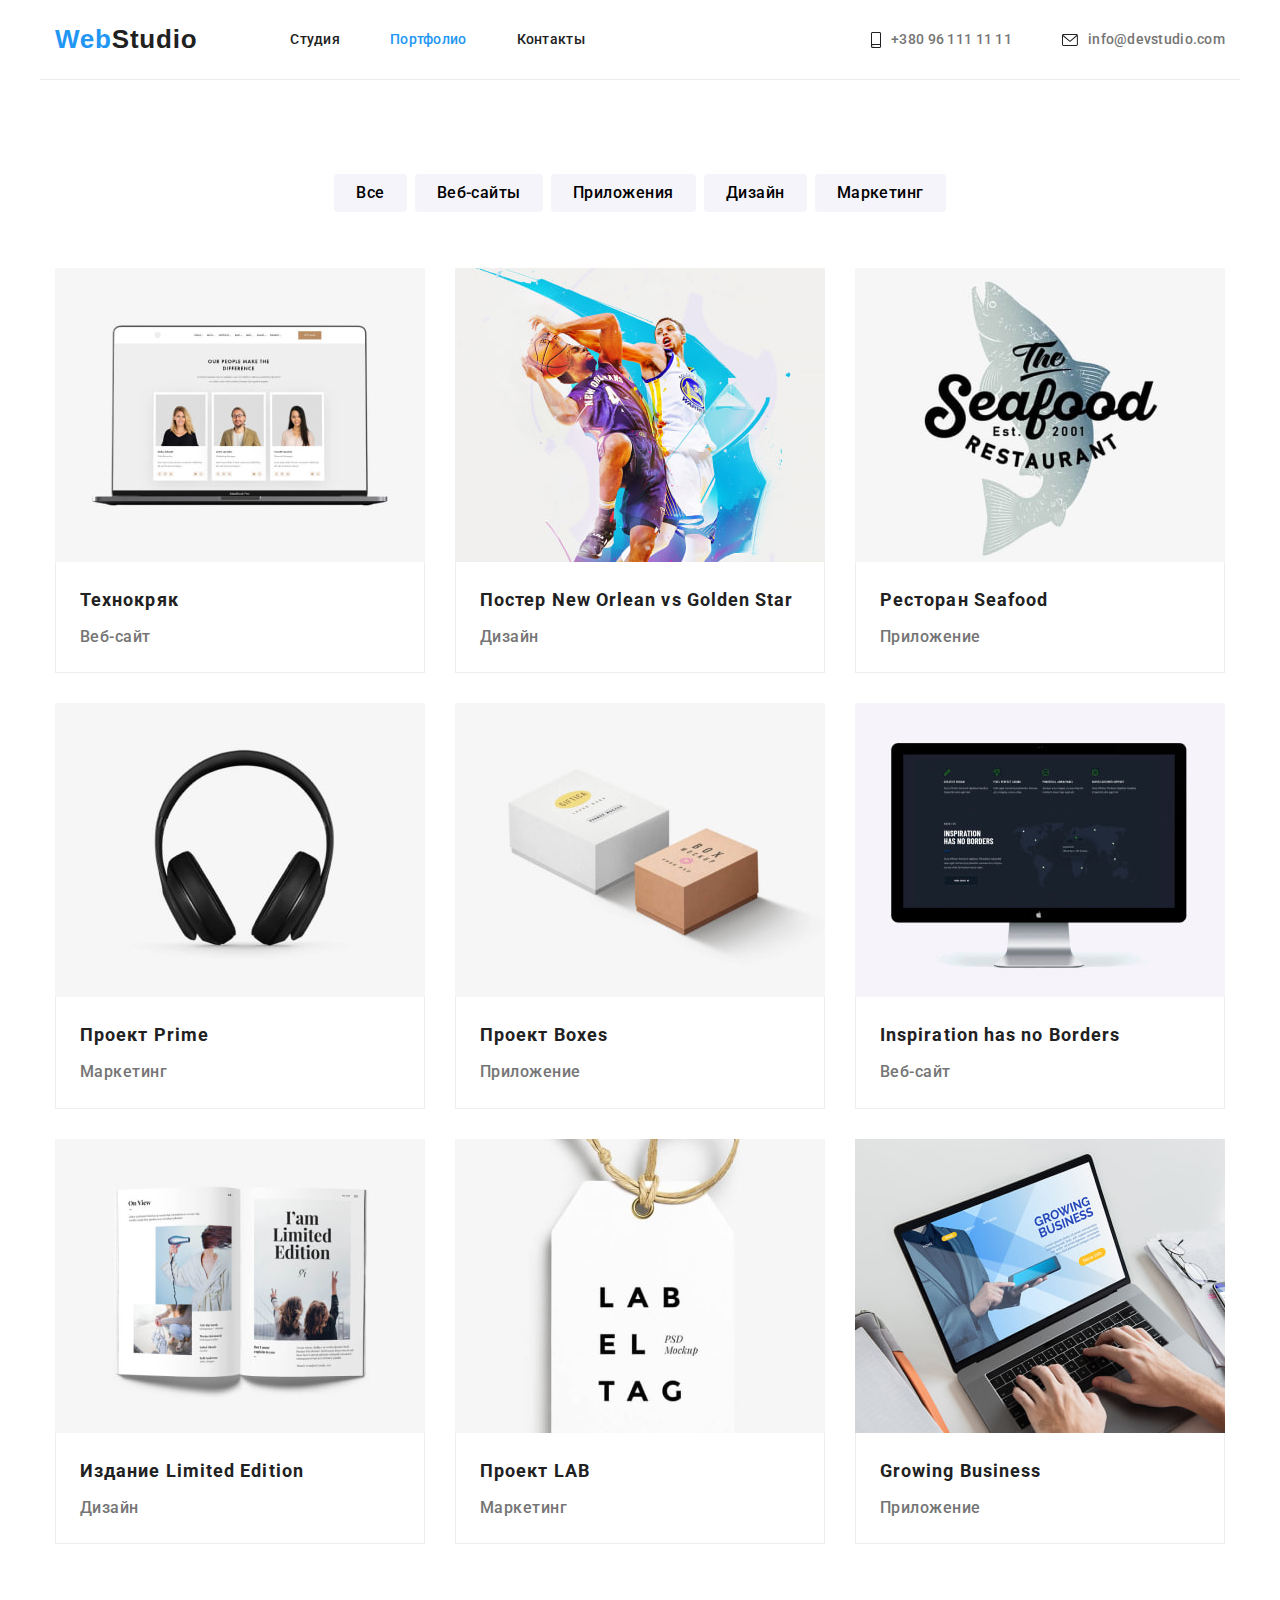
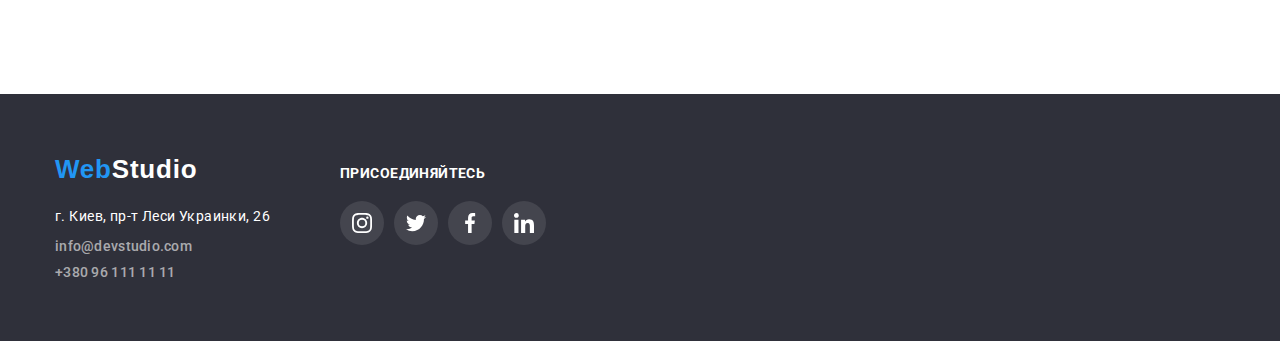
==== portfolio.html @ aa0b72be "Initial commit" ====
<!DOCTYPE html>
<html lang="en">
  <head>
    <link rel="preconnect" href="https://fonts.googleapis.com" />
    <link rel="preconnect" href="https://fonts.gstatic.com" crossorigin />
    <link
      href="https://fonts.googleapis.com/css2?family=Raleway:wght@700&family=Roboto:wght@400;500;700;900&display=swap"
      rel="stylesheet"
    />
    <link
      rel="stylesheet"
      href="https://cdnjs.cloudflare.com/ajax/libs/modern-normalize/1.1.0/modern-normalize.css"
      integrity="sha512-Y0MM+V6ymRKN2zStTqzQ227DWhhp4Mzdo6gnlRnuaNCbc+YN/ZH0sBCLTM4M0oSy9c9VKiCvd4Jk44aCLrNS5Q=="
      crossorigin="anonymous"
      referrerpolicy="no-referrer"
    />
    <link rel="stylesheet" href="./css/styles.css" />
    <title>WebStudio - Студия дизайна/Portfolio</title>
  </head>
  <body>
    <header class="header container header-container">
      <!-- <div class="container header-container"> -->
      <nav class="header navigation">
        <a class="logo link header" href="/"
          >Web<span class="header-logo">Studio</span></a
        >
        <ul class="header navigation cards">
          <li class="header navigation card">
            <a class="link" href="index.html">Студия</a>
          </li>
          <li class="header navigation card">
            <a class="link current" href="portfolio.html">Портфолио</a>
          </li>
          <li class="header navigation card">
            <a class="link" href="">Контакты</a>
          </li>
        </ul>
      </nav>
      <ul class="header contacts cards">
        <li class="header contacts card">
          <a class="link" href="tel:+380961111111">
            <svg class="contact-icon" width="10" height="16">
              <use href="./images/icons.svg#icon-smartphone"></use>
            </svg>
            +380 96 111 11 11</a
          >
        </li>
        <li class="header contacts card">
          <a class="link" href="mailto:info@devstudio.com">
            <svg class="contact-icon" width="16" height="12">
              <use href="./images/icons.svg#icon-envelope"></use>
            </svg>
            info@devstudio.com</a
          >
        </li>
      </ul>
      <!-- </div> -->
    </header>
    <main>
      <section class="works section-works">
        <div class="container">
          <h1 hidden>Примеры работ</h1>
          <ul class="works filters cards">
            <li class="works filters card">
              <button class="btn filter-btn" type="button">Все</button>
            </li>
            <li class="works filters card">
              <button class="btn filter-btn" type="button">Веб-сайты</button>
            </li>
            <li class="works filters card">
              <button class="btn filter-btn" type="button">Приложения</button>
            </li>
            <li class="works filters card">
              <button class="btn filter-btn" type="button">Дизайн</button>
            </li>
            <li class="works filters card">
              <button class="btn filter-btn" type="button">Маркетинг</button>
            </li>
          </ul>
          <ul class="works cards">
            <li class="works card item">
              <a class="link works-card-link" href="">
                <img src="./images/imgtehnocrack.jpg" alt="" width="370" />
                <div class="card-border">
                  <h2 class="tile-title">Технокряк</h2>
                  <p class="works card text">Веб-сайт</p>
                </div></a
              >
            </li>
            <li class="works card item">
              <a class="link works-card-link" href="">
                <img src="./images/imgbasketposter.jpg" alt="" width="370" />
                <div class="card-border">
                  <h2 class="tile-title">Постер New Orlean vs Golden Star</h2>
                  <p class="works card text">Дизайн</p>
                </div></a
              >
            </li>
            <li class="works card item">
              <a class="link works-card-link" href="">
                <img src="./images/imgseafoodrest.jpg" alt="" width="370" />
                <div class="card-border">
                  <h2 class="tile-title">Ресторан Seafood</h2>
                  <p class="works card text">Приложение</p>
                </div></a
              >
            </li>
            <li class="works card item">
              <a class="link works-card-link" rhef="">
                <img src="./images/imgheadphones.jpg" alt="" width="370" />
                <div class="card-border">
                  <h2 class="tile-title">Проект Prime</h2>
                  <p class="works card text">Маркетинг</p>
                </div></a
              >
            </li>
            <li class="works card item">
              <a class="link works-card-link" href="">
                <img src="./images/imgboxes.jpg" alt="" width="370" />
                <div class="card-border">
                  <h2 class="tile-title">Проект Boxes</h2>
                  <p class="works card text">Приложение</p>
                </div></a
              >
            </li>
            <li class="works card item">
              <a class="link works-card-link" href="">
                <img src="./images/imgdisplay.jpg" alt="" width="370" />
                <div class="card-border">
                  <h2 class="tile-title">Inspiration has no Borders</h2>
                  <p class="works card text">Веб-сайт</p>
                </div></a
              >
            </li>
            <li class="works card item">
              <a class="link works-card-link" href="">
                <img src="./images/imgbook.jpg" alt="" width="370" />
                <div class="card-border">
                  <h2 class="tile-title">Издание Limited Edition</h2>
                  <p class="works card text">Дизайн</p>
                </div></a
              >
            </li>
            <li class="works card item">
              <a class="link works-card-link" href="">
                <img src="./images/imglabel.jpg" alt="" width="370" />
                <div class="card-border">
                  <h2 class="tile-title">Проект LAB</h2>
                  <p class="works card text">Маркетинг</p>
                </div></a
              >
            </li>
            <li class="works card item">
              <a class="link works-card-link" href="">
                <img src="./images/imgnotebook.jpg" alt="" width="370" />
                <div class="card-border">
                  <h2 class="tile-title">Growing Business</h2>
                  <p class="works card text">Приложение</p>
                </div></a
              >
            </li>
          </ul>
        </div>
      </section>
    </main>
    <footer class="bttm">
      <div class="container footer-container">
        <div class="footer-container-adress">
          <a class="logo link footer" href="/"
            >Web<span class="footer-logo">Studio</span></a
          >
          <address class="footer-adress">
            г. Киев, пр-т Леси Украинки, 26
          </address>
          <ul class="footer contacts cards">
            <li class="footer contacts card">
              <a class="link" href="mailto:info@devstudio.com"
                >info@devstudio.com</a
              >
            </li>
            <li class="footer contacts card">
              <a class="link" href="tel:+380961111111">+380 96 111 11 11</a>
            </li>
          </ul>
        </div>
        <div class="footer-container-socials">
          <h3 class="footer-social-title">присоединяйтесь</h3>
          <ul class="footer socials list">
            <li class="footer-socials-item">
              <a
                class="footer-socials-link link"
                href=""
                target="_blank"
                rel="noopener noreferrer"
                aria-label="иконка Instagram"
              >
                <svg class="footer-socials-icon" width="20" height="20">
                  <use href="./images/icons.svg#icon-instagram"></use>
                </svg>
              </a>
            </li>
            <li class="footer-socials-item">
              <a
                class="footer-socials-link link"
                href=""
                target="_blank"
                rel="noopener noreferrer"
                aria-label="иконка Twitter"
              >
                <svg class="footer-socials-icon" width="20" height="20">
                  <use href="./images/icons.svg#icon-twitter"></use>
                </svg>
              </a>
            </li>
            <li class="footer-socials-item">
              <a
                class="footer-socials-link link"
                href=""
                target="_blank"
                rel="noopener noreferrer"
                aria-label="иконка Facebook"
              >
                <svg class="footer-socials-icon" width="20" height="20">
                  <use href="./images/icons.svg#icon-facebook"></use>
                </svg>
              </a>
            </li>
            <li class="footer-socials-item">
              <a
                class="footer-socials-link link"
                href=""
                target="_blank"
                rel="noopener noreferrer"
                aria-label="иконка Linkedin"
              >
                <svg class="footer-socials-icon" width="20" height="20">
                  <use href="./images/icons.svg#icon-linkedin"></use>
                </svg>
              </a>
            </li>
          </ul>
        </div>
      </div>
    </footer>
  </body>
</html>
---- css/styles.css ----
:root {
  --text-color: #212121;
  --active-color: #2196f3;
  --button-background: #f5f4fa;
  --button-txt: #fff;
  --dark-background: #2f303a;
  --ordinary-text: #757575;
  --works-border: #eeeeee;
  --header-border: #ececec;
}

/* border-box all over this hw*/
*,
*::before,
*::after {
  box-sizing: border-box;
}

body {
  color: var(--text-color);
  font-family: "Roboto", sans-serif;
}

/* title, text, background and other */
.we-do.title,
.team.title {
  font-weight: 700;
  font-size: 36px;
  line-height: 1.2;
  text-align: center;
  letter-spacing: 0.03em;
}
.team.card.title {
  font-weight: 500;
  font-size: 16px;
  line-height: 1.2;
  text-align: center;
  letter-spacing: 0.03em;
}
.team.card.text {
  /* display: inline-block;
  min-width:270px; */
  font-size: 16px;
  line-height: 1.2;
  text-align: center;
  letter-spacing: 0.03em;
  text-transform: none;
  color: var(--ordinary-text);
  margin-bottom: 16px;
}
.hero-title {
  font-weight: 900;
  font-size: 44px;
  line-height: 1.4;
  text-align: center;
  letter-spacing: 0.06em;
  text-transform: uppercase;
}
.strength.card.text {
  font-size: 14px;
  line-height: 1.7;
  letter-spacing: 0.03em;
  color: var(--ordinary-text);
}

.tile-title {
  font-weight: 700;
  font-size: 18px;
  line-height: 2;
  letter-spacing: 0.06em;
  color: var(--text-color);
}
.works.card.text {
  font-size: 16px;
  line-height: 1.9;
  letter-spacing: 0.03em;
  color: var(--ordinary-text);
}

.card {
  list-style-type: none;
}
.bttm {
  background-color: var(--dark-background);
}
.bttm,
.hero {
  /* background-color: var(--dark-background); */
  color: var(--button-txt);
}
.hero {
  margin-left:auto;
  margin-right: auto;
  max-width: 1600px;
  height: 600px;
  background-image: 
  linear-gradient(to right,rgba(47, 48, 58, 0.4),rgba(47, 48, 58, 0.4)),
  url(../images/Imghero-2.jpg);
  background-repeat: no-repeat;
  background-position: center;
}
.strength.card.title {
  font-weight: 700;
  font-size: 14px;
  line-height: 1.2;
  letter-spacing: 0.03em;
}

.hero-title,
.strength.card.title {
  text-transform: uppercase;
}

/*all that connected to links*/
.header.contacts.card > .link {
  color: var(--ordinary-text);
}
.footer.contacts.card > .link:hover,
.footer.contacts.card > .link:focus,
.header.contacts.card > .link:hover,
.header.contacts.card > .link:focus,
.link:hover,
.link:focus,
.link.current {
  color: var(--active-color);
  --color1: var(--active-color);
}
.footer.contacts.card > .link {
  color: rgba(255, 255, 255, 0.6);
}
.link {
  display: flex;
  align-items: center;
  color: var(--text-color);
  text-decoration: none;
  font-weight: 500;
  font-size: 14px;
  line-height: 1.2;
  letter-spacing: 0.02em;
}
.logo-link {
  text-decoration: none;
}

/* all about logo*/
.logo,
.header-logo,
.footer-logo {
  font-family: "Ralway", sans-serif;
  font-weight: 700;
  font-size: 26px;
  line-height: 1.2;
  letter-spacing: 0.03em;
}
.logo {
  color: var(--active-color);
}
.header-logo {
  color: var(--text-color);
}
.footer-logo {
  color: var(--button-txt);
}

/* all about header and footer */
.header .card.footer .card {
  font-weight: 500;
  font-size: 14px;
  line-height: 1.2;
  letter-spacing: 0.02em;
}
.footer .card {
  font-size: 14px;
  line-height: 1.7;
  letter-spacing: 0.03em;
}
.footer-adress {
  font-style: normal;
  font-size: 14px;
  line-height: 1.7;
  letter-spacing: 0.03em;
  color: var(--button-txt);
}

/* all about buttons */
.btn,
.hero-btn {
  font-family: inherit;
  font-weight: 500;
  font-size: 16px;
  line-height: 1.6;
  text-align: center;
  letter-spacing: 0.03em;
  background-color: var(--button-background);
  border: 0px;
  border-radius: 4px;
  cursor: pointer;
}
.btn:hover,
.btn:focus,
.hero-btn {
  background-color: var(--active-color);
  color: var(--button-txt);
}
.btn:hover,
.btn:focus {
  box-shadow: 0px 3px 1px rgba(0, 0, 0, 0.1), 0px 1px 2px rgba(0, 0, 0, 0.08),
    0px 2px 2px rgba(0, 0, 0, 0.12);
}
.hero-btn {
  font-family: inherit;
  font-weight: 700;
  font-size: 16px;
  line-height: 1.9;
  text-align: center;
  letter-spacing: 0.06em;
  color: var(--button-txt);
}

/* для домашнего задания номер 3*/
/* styles for index.html */
h1,
h2,
h3,
h4,
h5,
h6,
p {
  margin: 0;
}

ul {
  list-style: none;
  padding: 0;
  margin: 0;
}

img {
  display: block;
}
.container {
  /* outline: solid tomato; */
  width: 1200px;
  padding-left: 15px;
  padding-right: 15px;
  margin: 0 auto;
}
.header-container {
  display: flex;
  align-items: center;
  border-bottom: 1px solid var(--header-border);
}
.header.navigation {
  display: flex;
  align-items: center;
}
.logo.link.header {
  padding-top: 24px;
  padding-bottom: 24px;
  margin-right: 93px;
}

.header.navigation.card {
  margin-right: 50px;
}
.header.navigation.card:last-child {
  margin-right: 0px;
}
.header.contacts.cards {
  display: flex;
  margin-left: auto;
}
.header.contacts.card {
  margin-right: 50px;
}
.header.contacts.card:last-child {
  margin-right: 0;
}
.hero {
  padding-top: 200px;
  padding-bottom: 200px;
}

.hero-title {
  width: 696px;
  margin-bottom: 40px;
  margin-left: auto;
  margin-right: auto;
}
.hero-btn {
  display: block;
  padding: 10px 32px;
  margin-left: auto;
  margin-right: auto;
}
.strength-section {
  padding-top: 94px;
  padding-bottom: 94px;
}
.strength.cards {
  display: flex;
}
.strength.card {
  width: 270px;
  margin-right: 30px;
}
.strength.card:last-child {
  margin-right: 0;
}
.strength.card.title {
  display: block;
  margin-bottom: 10px;
}
.we-do.title {
  display: block;
  margin-bottom: 50px;
}
.we-do.cards {
  display: flex;
}
.we-do.card {
  margin-right: 30px;
}
.we-do.card:last-child {
  margin-right: 0;
}
.we-do-section {
  padding-bottom: 94px;
}
.team-section {
  background-color: #f5f4fa;
  padding-top: 94px;
  padding-bottom: 94px;
}
.team.title {
  margin-bottom: 50px;
}
.team.cards {
  display: flex;
}
.team.card.item {
  background-color: var(--button-txt);
  margin-right: 30px;
  box-shadow: 0px 1px 3px rgba(0, 0, 0, 0.12), 0px 1px 1px rgba(0, 0, 0, 0.14),
    0px 2px 1px rgba(0, 0, 0, 0.2);
  border-radius: 0px 0px 4px 4px;
}
.team.card:last-child {
  margin-right: 0;
}
.team-card-content {
  padding-top: 30px;
  padding-bottom: 30px;
}
/* .team.card.img {
  margin-bottom: 30px;
} */
.team.card.title {
  margin-bottom: 10px;
}
/* .team.card.text {
  margin-bottom: 30px;
} */
.bttm {
  padding-top: 60px;
  padding-bottom: 60px;
}
.logo.link.footer {
  display: block;
  margin-bottom: 20px;
}
.footer-adress {
  margin-bottom: 9px;
}
.footer.contacts.card {
  display: block;
  margin-bottom: 9px;
}

.footer.contacts.card:last-child {
  margin-bottom: 0;
}

/* styles for portfolio.html */
.section-works {
  padding-top: 94px;
  padding-bottom: 94px;
}
.works.filters.cards {
  display: flex;
  justify-content: center;
  align-items: center;
}
.works.filters.card {
  margin-right: 8px;
}
.works.filters.card:last-child {
  margin-right: 0;
}
.filter-btn {
  padding-top: 6px;
  padding-right: 22px;
  padding-bottom: 6px;
  padding-left: 22px;
}

.works.cards {
  display: flex;
  flex-wrap: wrap;
  justify-content: center;
  padding-bottom: 56px;
}
.card-border {
  padding-left: 24px;
  padding-right: 24px;
  padding-top: 20px;
  padding-bottom: 20px;
  border-right: 1px solid var(--works-border);
  border-left: 1px solid var(--works-border);
  border-bottom: 1px solid var(--works-border);
}
.works.card.item {
  margin-right: 30px;
  margin-bottom: 30px;
}
.works.card.item:nth-child(3n) {
  margin-right: 0;
}
.works.card.item:nth-last-child(-n + 3) {
  margin-bottom: 0;
}
.tile-title {
  margin-bottom: 4px;
}

/* Home work 4*/
.contacts.card {
  display: flex;
  align-items: center;
  justify-content: center;
}
/* .studio-contacts-link:hover{
  color:var(--active-color);
} */
.contact-icon {
  display: inline-block;
  fill: var(--ordinary-text);
  margin-right: 10px;
}
.socials.list {
  display: flex;
  justify-content: center;
  align-items: center;
}
.socials-item:not(:last-child) {
  margin-right: 10px;
}
.socials-link {
  display: flex;
  align-items: center;
  justify-content: center;

  width: 44px;
  height: 44px;

  background-color: var(--button-txt);
  fill: var(--ordinary-text);

  border-radius: 50%;
}
/* .social-icon{
  fill: var(--ordinary-text);
} */
.socials-link:hover,
.socials-link:focus {
  background-color: var(--active-color);
}
.socials-link:hover .socials-icon,
.socials-link:focus .socials-icon {
  fill: var(--button-txt);
}
.clients.title {
  margin-bottom: 50px;
  font-weight: 700;
  font-size: 36px;
  line-height: 1.2;
  text-align: center;
  letter-spacing: 0.03em;
}

.clients.list {
  display: flex;
  /*   align-items: center;
  justify-content: center; */
}
.clients-link {
  display: flex;
  align-items: center;
  justify-content: center;

  width: 170px;
  height: 92px;

  border: 1px solid var(--ordinary-text);
  border-radius: 4px;
}

.clients-link:hover {
  border-color: var(--active-color);
}

.clients-icon {
  fill: var(--ordinary-text);
}

.clients-link:hover .clients-icon,
.clients-link:focus .clients-icon {
  fill: var(--active-color);
}

.clients-section {
  padding-top: 94px;
  padding-bottom: 94px;
}
.clients-item:not(:last-child) {
  margin-right: 30px;
}
.strength-div-block {
  display: flex;
  /* width: 270px; */
  height: 120px;
  margin-bottom:30px;
  align-items: center;
  justify-content: center;
  border-radius: 4px;
  background: var(--button-background);
}
/* .strength-div-block:not(:last-child) {
  margin-right: 30px;
} */
/* .strength-div-block:not(:last-child) {
  margin-bottom: 30px;
} */
.footer-container {
  display: flex;
  align-items: baseline;
}
.footer-container-adress {
  margin-right: 70px;
}
.footer-social-title {
  /* display: block; */
  /*   font-family: "Roboto", sans-serif;
  font-style: normal; */
  /* padding-top: 12px; */
  margin-bottom: 20px;
  font-weight: 700;
  font-size: 14px;
  line-height: 16px;
  letter-spacing: 0.03em;
  text-transform: uppercase;
}
.footer.socials.list {
  display: flex;
  justify-content: center;
  align-items: center;
}
.footer-socials-item:not(:last-child) {
  margin-right: 10px;
}
.footer-socials-link {
  display: flex;
  align-items: center;
  justify-content: center;

  width: 44px;
  height: 44px;

  background-color: rgba(255, 255, 255, 0.1);
  fill: var(--dark-background);

  border-radius: 50%;
}
.footer-socials-icon {
  fill: var(--button-txt);
}
.footer-socials-link:hover,
.footer-socials-link:focus {
  background-color: var(--active-color);
}
.footer-socials-link:hover .footer-socials-icon,
.footer-socials-link:focus .footer-socials-icon {
  fill: var(--button-txt);
}

.link.works-card-link{
  display: block;
}
.link.works-card-link:hover,
.link.works-card-link:focus {
  box-shadow: 0px 1px 1px rgba(0, 0, 0, 0.12), 0px 4px 4px rgba(0, 0, 0, 0.06),
    1px 4px 6px rgba(0, 0, 0, 0.16);
}
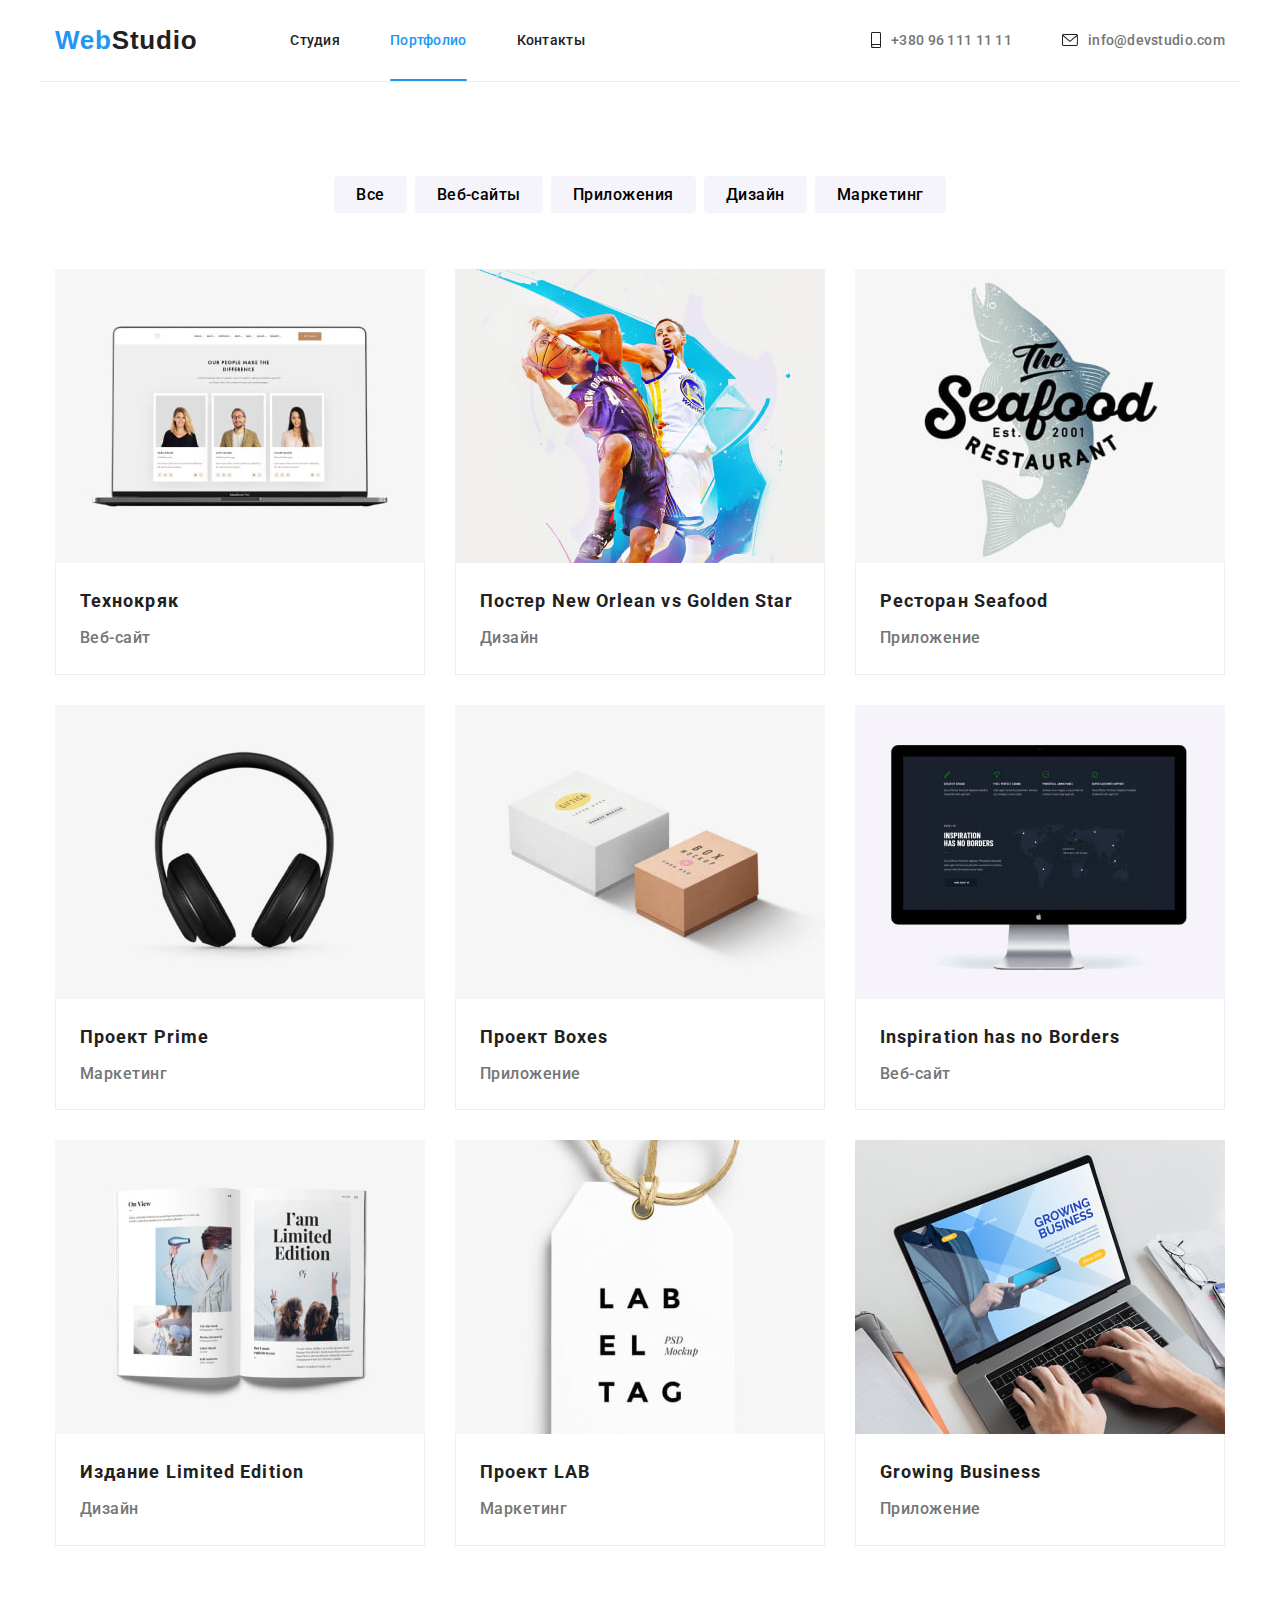
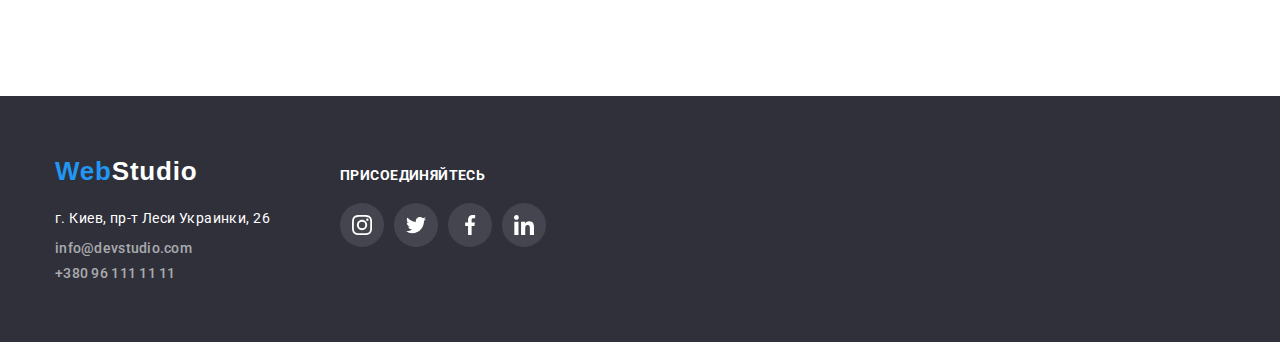
==== commit 961d9a30: "major change" ====
--- a/portfolio.html
+++ b/portfolio.html
@@ -26,19 +26,19 @@
         >
         <ul class="header navigation cards">
           <li class="header navigation card">
-            <a class="link" href="index.html">Студия</a>
+            <a class="nav-link link" href="index.html">Студия</a>
           </li>
           <li class="header navigation card">
-            <a class="link current" href="portfolio.html">Портфолио</a>
+            <a class="nav-link link current" href="portfolio.html">Портфолио</a>
           </li>
           <li class="header navigation card">
-            <a class="link" href="">Контакты</a>
+            <a class="nav-link link" href="">Контакты</a>
           </li>
         </ul>
       </nav>
       <ul class="header contacts cards">
         <li class="header contacts card">
-          <a class="link" href="tel:+380961111111">
+          <a class="contact-link link" href="tel:+380961111111">
             <svg class="contact-icon" width="10" height="16">
               <use href="./images/icons.svg#icon-smartphone"></use>
             </svg>
@@ -46,7 +46,7 @@
           >
         </li>
         <li class="header contacts card">
-          <a class="link" href="mailto:info@devstudio.com">
+          <a class="contact-link link" href="mailto:info@devstudio.com">
             <svg class="contact-icon" width="16" height="12">
               <use href="./images/icons.svg#icon-envelope"></use>
             </svg>
@@ -80,7 +80,12 @@
           <ul class="works cards">
             <li class="works card item">
               <a class="link works-card-link" href="">
-                <img src="./images/imgtehnocrack.jpg" alt="" width="370" />
+                <div class="work-card-thumb">
+                  <img class="works-card-image" src="./images/imgtehnocrack.jpg" alt="" width="370" />
+                  <div class="work-card-overlay">
+                  <p class="word-card-overlay-text">Ресурс предлагает комплексные предложения с разным уровнем функционала и сервисов. Все это позволит посетителю получить исчерпывающие сведения о компании или частном лице.</p>
+                  </div>
+                </div>
                 <div class="card-border">
                   <h2 class="tile-title">Технокряк</h2>
                   <p class="works card text">Веб-сайт</p>
@@ -89,7 +94,12 @@
             </li>
             <li class="works card item">
               <a class="link works-card-link" href="">
-                <img src="./images/imgbasketposter.jpg" alt="" width="370" />
+                <div class="work-card-thumb">
+                <img class="works-card-image" src="./images/imgbasketposter.jpg" alt="" width="370" />
+                <div class="work-card-overlay">
+                  <p class="word-card-overlay-text">Ресурс предлагает комплексные предложения с разным уровнем функционала и сервисов. Все это позволит посетителю получить исчерпывающие сведения о компании или частном лице.</p>
+                  </div>
+                </div>
                 <div class="card-border">
                   <h2 class="tile-title">Постер New Orlean vs Golden Star</h2>
                   <p class="works card text">Дизайн</p>
@@ -98,7 +108,12 @@
             </li>
             <li class="works card item">
               <a class="link works-card-link" href="">
-                <img src="./images/imgseafoodrest.jpg" alt="" width="370" />
+                <div class="work-card-thumb">
+                <img class="works-card-image" src="./images/imgseafoodrest.jpg" alt="" width="370" />
+                <div class="work-card-overlay">
+                  <p class="word-card-overlay-text">Ресурс предлагает комплексные предложения с разным уровнем функционала и сервисов. Все это позволит посетителю получить исчерпывающие сведения о компании или частном лице.</p>
+                  </div>
+                </div>
                 <div class="card-border">
                   <h2 class="tile-title">Ресторан Seafood</h2>
                   <p class="works card text">Приложение</p>
@@ -107,7 +122,12 @@
             </li>
             <li class="works card item">
               <a class="link works-card-link" rhef="">
-                <img src="./images/imgheadphones.jpg" alt="" width="370" />
+                <div class="work-card-thumb">
+                <img class="works-card-image" src="./images/imgheadphones.jpg" alt="" width="370" />
+                <div class="work-card-overlay">
+                  <p class="word-card-overlay-text">Ресурс предлагает комплексные предложения с разным уровнем функционала и сервисов. Все это позволит посетителю получить исчерпывающие сведения о компании или частном лице.</p>
+                  </div>
+                </div>
                 <div class="card-border">
                   <h2 class="tile-title">Проект Prime</h2>
                   <p class="works card text">Маркетинг</p>
@@ -116,7 +136,12 @@
             </li>
             <li class="works card item">
               <a class="link works-card-link" href="">
-                <img src="./images/imgboxes.jpg" alt="" width="370" />
+                <div class="work-card-thumb">
+                <img class="works-card-image" src="./images/imgboxes.jpg" alt="" width="370" />
+                <div class="work-card-overlay">
+                  <p class="word-card-overlay-text">Ресурс предлагает комплексные предложения с разным уровнем функционала и сервисов. Все это позволит посетителю получить исчерпывающие сведения о компании или частном лице.</p>
+                  </div>
+                </div>
                 <div class="card-border">
                   <h2 class="tile-title">Проект Boxes</h2>
                   <p class="works card text">Приложение</p>
@@ -125,7 +150,12 @@
             </li>
             <li class="works card item">
               <a class="link works-card-link" href="">
-                <img src="./images/imgdisplay.jpg" alt="" width="370" />
+                <div class="work-card-thumb">
+                <img class="works-card-image" src="./images/imgdisplay.jpg" alt="" width="370" />
+                <div class="work-card-overlay">
+                  <p class="word-card-overlay-text">Ресурс предлагает комплексные предложения с разным уровнем функционала и сервисов. Все это позволит посетителю получить исчерпывающие сведения о компании или частном лице.</p>
+                  </div>
+                </div>
                 <div class="card-border">
                   <h2 class="tile-title">Inspiration has no Borders</h2>
                   <p class="works card text">Веб-сайт</p>
@@ -134,7 +164,12 @@
             </li>
             <li class="works card item">
               <a class="link works-card-link" href="">
-                <img src="./images/imgbook.jpg" alt="" width="370" />
+                <div class="work-card-thumb">
+                <img class="works-card-image" src="./images/imgbook.jpg" alt="" width="370" />
+                <div class="work-card-overlay">
+                  <p class="word-card-overlay-text">Ресурс предлагает комплексные предложения с разным уровнем функционала и сервисов. Все это позволит посетителю получить исчерпывающие сведения о компании или частном лице.</p>
+                  </div>
+                </div>
                 <div class="card-border">
                   <h2 class="tile-title">Издание Limited Edition</h2>
                   <p class="works card text">Дизайн</p>
@@ -143,7 +178,12 @@
             </li>
             <li class="works card item">
               <a class="link works-card-link" href="">
-                <img src="./images/imglabel.jpg" alt="" width="370" />
+                <div class="work-card-thumb">
+                <img class="works-card-image" src="./images/imglabel.jpg" alt="" width="370" />
+                <div class="work-card-overlay">
+                  <p class="word-card-overlay-text">Ресурс предлагает комплексные предложения с разным уровнем функционала и сервисов. Все это позволит посетителю получить исчерпывающие сведения о компании или частном лице.</p>
+                  </div>
+                </div>
                 <div class="card-border">
                   <h2 class="tile-title">Проект LAB</h2>
                   <p class="works card text">Маркетинг</p>
@@ -152,7 +192,12 @@
             </li>
             <li class="works card item">
               <a class="link works-card-link" href="">
-                <img src="./images/imgnotebook.jpg" alt="" width="370" />
+                <div class="work-card-thumb">
+                <img class="works-card-image" src="./images/imgnotebook.jpg" alt="" width="370" />
+                <div class="work-card-overlay">
+                  <p class="word-card-overlay-text">Ресурс предлагает комплексные предложения с разным уровнем функционала и сервисов. Все это позволит посетителю получить исчерпывающие сведения о компании или частном лице.</p>
+                  </div>
+                </div>
                 <div class="card-border">
                   <h2 class="tile-title">Growing Business</h2>
                   <p class="works card text">Приложение</p>
--- a/css/styles.css
+++ b/css/styles.css
@@ -37,9 +37,7 @@
   text-align: center;
   letter-spacing: 0.03em;
 }
-.team.card.text {
-  /* display: inline-block;
-  min-width:270px; */
+.team.card.text{
   font-size: 16px;
   line-height: 1.2;
   text-align: center;
@@ -129,7 +127,7 @@
   color: rgba(255, 255, 255, 0.6);
 }
 .link {
-  display: flex;
+  display: block;
   align-items: center;
   color: var(--text-color);
   text-decoration: none;
@@ -261,6 +259,11 @@
 }
 
 .header.navigation.card {
+  /*hw5*/ 
+  display: block;
+/*   padding-top: 32px;
+  padding-bottom:32px; */
+  /*hw5*/
   margin-right: 50px;
 }
 .header.navigation.card:last-child {
@@ -352,15 +355,9 @@
   padding-top: 30px;
   padding-bottom: 30px;
 }
-/* .team.card.img {
-  margin-bottom: 30px;
-} */
 .team.card.title {
   margin-bottom: 10px;
 }
-/* .team.card.text {
-  margin-bottom: 30px;
-} */
 .bttm {
   padding-top: 60px;
   padding-bottom: 60px;
@@ -439,9 +436,7 @@
   align-items: center;
   justify-content: center;
 }
-/* .studio-contacts-link:hover{
-  color:var(--active-color);
-} */
+
 .contact-icon {
   display: inline-block;
   fill: var(--ordinary-text);
@@ -468,9 +463,6 @@
 
   border-radius: 50%;
 }
-/* .social-icon{
-  fill: var(--ordinary-text);
-} */
 .socials-link:hover,
 .socials-link:focus {
   background-color: var(--active-color);
@@ -490,8 +482,6 @@
 
 .clients.list {
   display: flex;
-  /*   align-items: center;
-  justify-content: center; */
 }
 .clients-link {
   display: flex;
@@ -527,7 +517,6 @@
 }
 .strength-div-block {
   display: flex;
-  /* width: 270px; */
   height: 120px;
   margin-bottom:30px;
   align-items: center;
@@ -535,12 +524,7 @@
   border-radius: 4px;
   background: var(--button-background);
 }
-/* .strength-div-block:not(:last-child) {
-  margin-right: 30px;
-} */
-/* .strength-div-block:not(:last-child) {
-  margin-bottom: 30px;
-} */
+
 .footer-container {
   display: flex;
   align-items: baseline;
@@ -549,10 +533,7 @@
   margin-right: 70px;
 }
 .footer-social-title {
-  /* display: block; */
-  /*   font-family: "Roboto", sans-serif;
-  font-style: normal; */
-  /* padding-top: 12px; */
+
   margin-bottom: 20px;
   font-weight: 700;
   font-size: 14px;
@@ -601,3 +582,127 @@
   box-shadow: 0px 1px 1px rgba(0, 0, 0, 0.12), 0px 4px 4px rgba(0, 0, 0, 0.06),
     1px 4px 6px rgba(0, 0, 0, 0.16);
 }
+/* домашнее задание 5*/
+.nav-link{
+  padding-top:32px;
+  padding-bottom:32px;
+}
+
+.header.navigation.card > .link.current{
+  position: relative;
+}
+.header.navigation.card > .link.current::after{
+  position:absolute;
+  bottom:0;
+  left:0;
+
+  content: '';
+  display:block;
+  width:100%;
+  height:2px;
+  background-color:var(--active-color);
+  border-radius:2px;
+}
+.contact-link{
+  display: flex;
+  align-items: center;
+  justify-content: center;
+}
+
+.we-do .card{
+  position: relative;
+}
+
+.we-do.card::before{
+  position:absolute;
+  bottom:0;
+  left:0;
+  content:"";
+  width:100%;
+  display:block;
+  height:70px;
+  margin:0;
+  background-color:rgba(47, 48, 58, 0.8);
+}
+/* .we-do.card {
+  display: flex;
+  align-items:center;
+  justify-content:center;
+} */
+.we-do-card-text{
+position:absolute; 
+width: 100%;
+padding-top:27px;
+padding-bottom:27px;
+bottom:0;
+left:0;
+display:block;
+font-family: 'Roboto';
+font-style: normal;
+font-weight: 700;
+font-size: 14px;
+line-height: 16px;
+text-align: center;
+letter-spacing: 0.03em;
+text-transform: uppercase;
+color:var(--button-txt);
+}
+.work-card-thumb{
+  position:relative;
+  overflow: hidden;
+}
+.work-card-overlay{
+  position: absolute;
+  width: 100%;
+  height:100%;
+  background-color:rgba(33, 150, 243, 0.9);
+  
+  top:0;
+  left:0;
+  
+  transform: translateY(100%);
+  transition: transform 250ms cubic-bezier(0.4, 0, 0.2, 1)
+
+}
+.word-card-overlay-text{
+  display:block;
+  padding-left:24px;
+  padding-top:63px;
+  padding-right:24px;
+  padding-bottom:63px;
+  
+  font-size: 18px;
+  line-height: 1.56;
+  letter-spacing: 0.03em;
+  color:var(--button-txt);
+}
+.work-card-thumb:hover,
+.works-card-link:hover .work-card-overlay,
+.work-card-thumb:focus,
+.works-card-link:focus .work-card-overlay
+{
+  transform: translateY(0);
+}
+.modal-backdrop{
+  position:fixed;
+  top:0;
+  left:0;
+  width: 100%;
+  height: 100%;
+  background-color: rgba(0, 0, 0, 0.2);
+}
+.modal-backdrop.is-hidden{
+  opacity:0;
+  pointer-events: none;
+}
+.modal-view{
+  position:absolute;
+  top:50%;
+  left:50%;
+  transform:translate(-50%,-50%);
+
+  width: 528px;
+  height: 581px;
+
+  background-color:var(--button-txt)
+}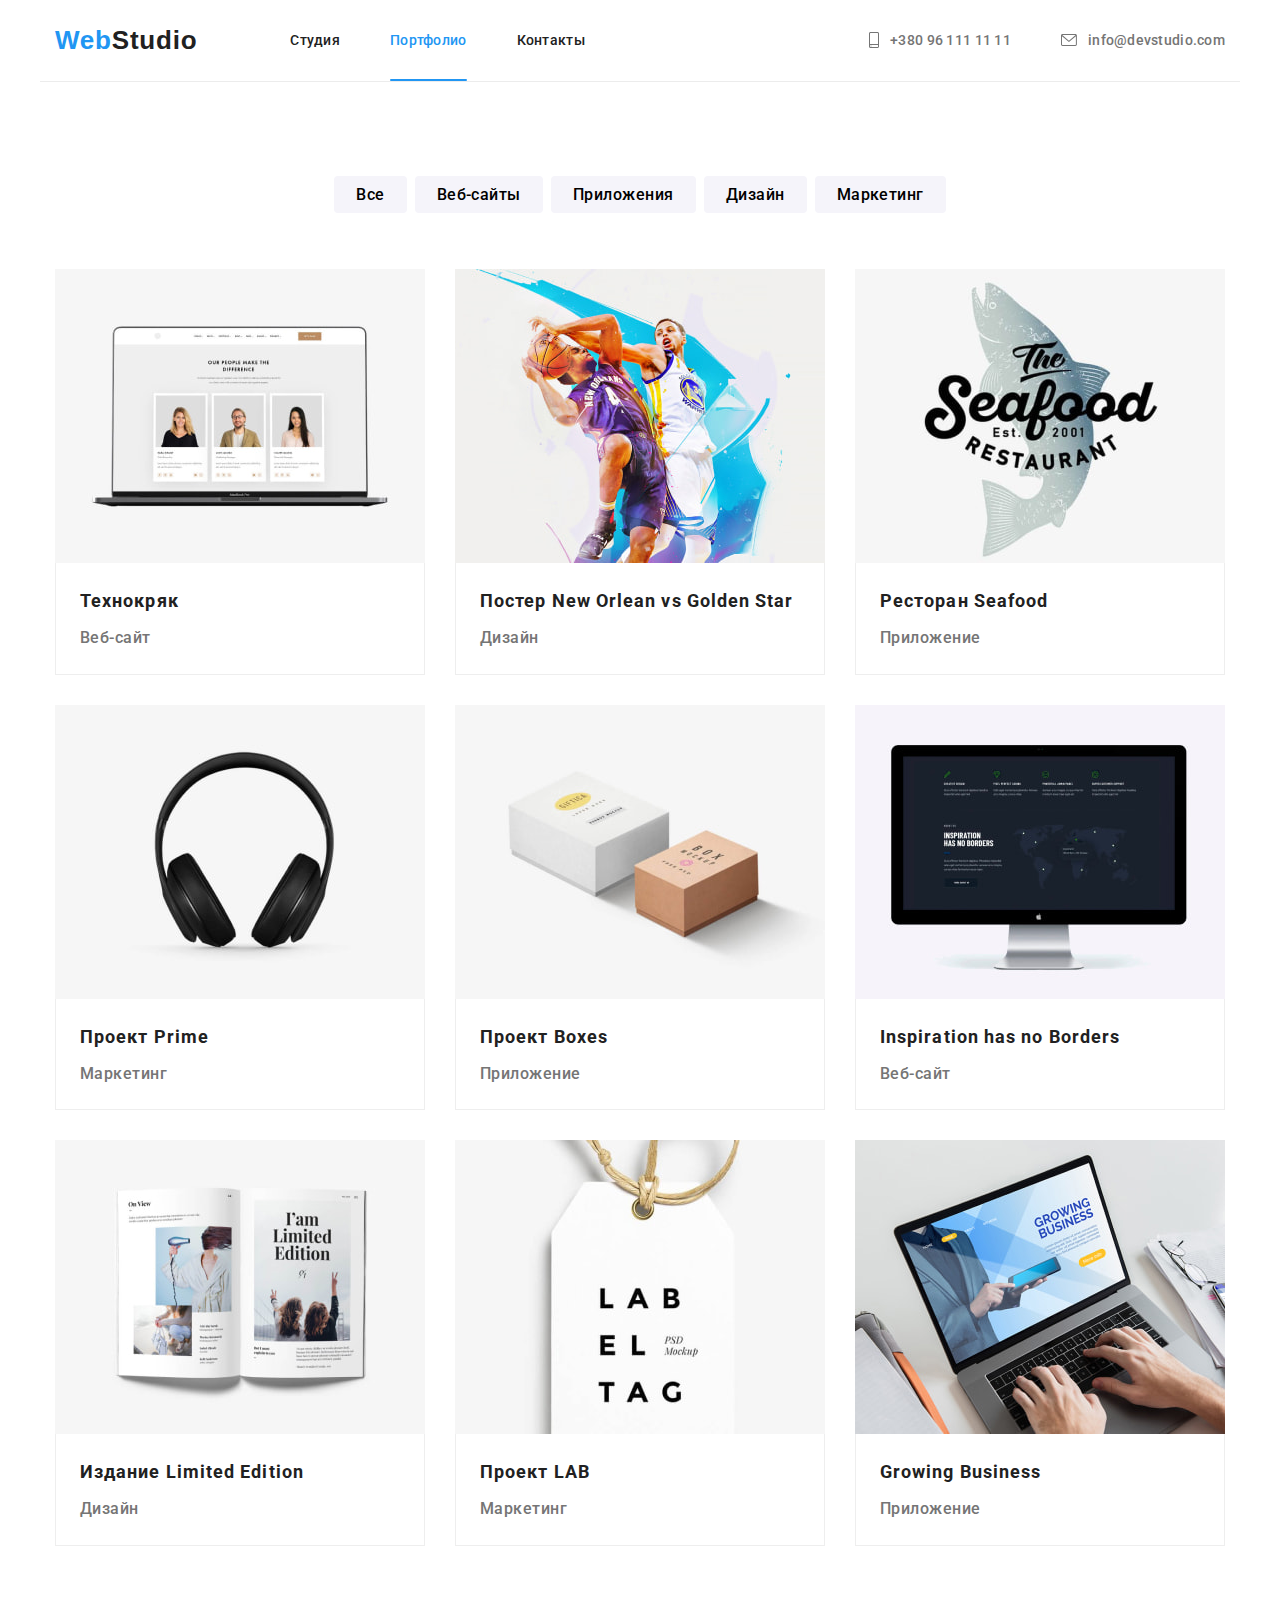
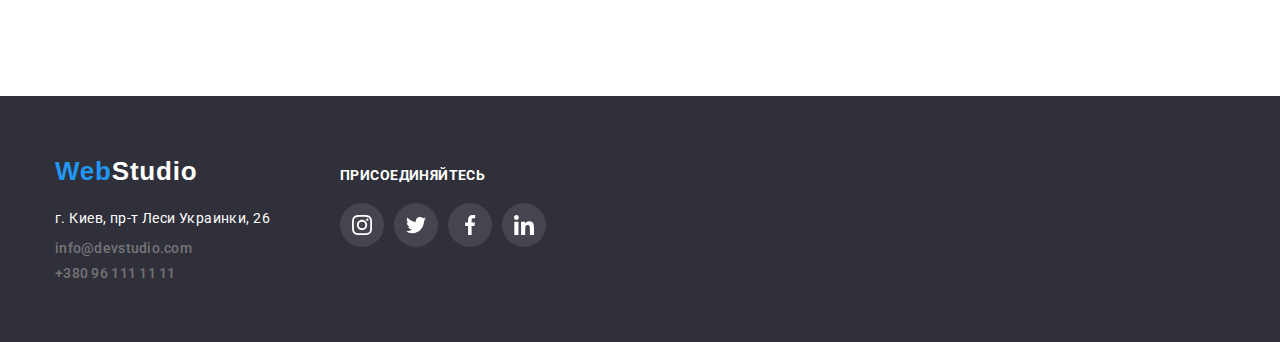
==== commit c84416e5: "Major changes" ====
--- a/portfolio.html
+++ b/portfolio.html
@@ -38,7 +38,7 @@
       </nav>
       <ul class="header contacts cards">
         <li class="header contacts card">
-          <a class="contact-link link" href="tel:+380961111111">
+          <a class="contact-link" href="tel:+380961111111">
             <svg class="contact-icon" width="10" height="16">
               <use href="./images/icons.svg#icon-smartphone"></use>
             </svg>
@@ -46,7 +46,7 @@
           >
         </li>
         <li class="header contacts card">
-          <a class="contact-link link" href="mailto:info@devstudio.com">
+          <a class="contact-link" href="mailto:info@devstudio.com">
             <svg class="contact-icon" width="16" height="12">
               <use href="./images/icons.svg#icon-envelope"></use>
             </svg>
@@ -81,9 +81,19 @@
             <li class="works card item">
               <a class="link works-card-link" href="">
                 <div class="work-card-thumb">
-                  <img class="works-card-image" src="./images/imgtehnocrack.jpg" alt="" width="370" />
-                  <div class="work-card-overlay">
-                  <p class="word-card-overlay-text">Ресурс предлагает комплексные предложения с разным уровнем функционала и сервисов. Все это позволит посетителю получить исчерпывающие сведения о компании или частном лице.</p>
+                  <img
+                    class="works-card-image"
+                    src="./images/imgtehnocrack.jpg"
+                    alt=""
+                    width="370"
+                  />
+                  <div class="work-card-overlay">
+                    <p class="word-card-overlay-text">
+                      Ресурс предлагает комплексные предложения с разным уровнем
+                      функционала и сервисов. Все это позволит посетителю
+                      получить исчерпывающие сведения о компании или частном
+                      лице.
+                    </p>
                   </div>
                 </div>
                 <div class="card-border">
@@ -95,9 +105,19 @@
             <li class="works card item">
               <a class="link works-card-link" href="">
                 <div class="work-card-thumb">
-                <img class="works-card-image" src="./images/imgbasketposter.jpg" alt="" width="370" />
-                <div class="work-card-overlay">
-                  <p class="word-card-overlay-text">Ресурс предлагает комплексные предложения с разным уровнем функционала и сервисов. Все это позволит посетителю получить исчерпывающие сведения о компании или частном лице.</p>
+                  <img
+                    class="works-card-image"
+                    src="./images/imgbasketposter.jpg"
+                    alt=""
+                    width="370"
+                  />
+                  <div class="work-card-overlay">
+                    <p class="word-card-overlay-text">
+                      Ресурс предлагает комплексные предложения с разным уровнем
+                      функционала и сервисов. Все это позволит посетителю
+                      получить исчерпывающие сведения о компании или частном
+                      лице.
+                    </p>
                   </div>
                 </div>
                 <div class="card-border">
@@ -109,9 +129,19 @@
             <li class="works card item">
               <a class="link works-card-link" href="">
                 <div class="work-card-thumb">
-                <img class="works-card-image" src="./images/imgseafoodrest.jpg" alt="" width="370" />
-                <div class="work-card-overlay">
-                  <p class="word-card-overlay-text">Ресурс предлагает комплексные предложения с разным уровнем функционала и сервисов. Все это позволит посетителю получить исчерпывающие сведения о компании или частном лице.</p>
+                  <img
+                    class="works-card-image"
+                    src="./images/imgseafoodrest.jpg"
+                    alt=""
+                    width="370"
+                  />
+                  <div class="work-card-overlay">
+                    <p class="word-card-overlay-text">
+                      Ресурс предлагает комплексные предложения с разным уровнем
+                      функционала и сервисов. Все это позволит посетителю
+                      получить исчерпывающие сведения о компании или частном
+                      лице.
+                    </p>
                   </div>
                 </div>
                 <div class="card-border">
@@ -123,9 +153,19 @@
             <li class="works card item">
               <a class="link works-card-link" rhef="">
                 <div class="work-card-thumb">
-                <img class="works-card-image" src="./images/imgheadphones.jpg" alt="" width="370" />
-                <div class="work-card-overlay">
-                  <p class="word-card-overlay-text">Ресурс предлагает комплексные предложения с разным уровнем функционала и сервисов. Все это позволит посетителю получить исчерпывающие сведения о компании или частном лице.</p>
+                  <img
+                    class="works-card-image"
+                    src="./images/imgheadphones.jpg"
+                    alt=""
+                    width="370"
+                  />
+                  <div class="work-card-overlay">
+                    <p class="word-card-overlay-text">
+                      Ресурс предлагает комплексные предложения с разным уровнем
+                      функционала и сервисов. Все это позволит посетителю
+                      получить исчерпывающие сведения о компании или частном
+                      лице.
+                    </p>
                   </div>
                 </div>
                 <div class="card-border">
@@ -137,9 +177,19 @@
             <li class="works card item">
               <a class="link works-card-link" href="">
                 <div class="work-card-thumb">
-                <img class="works-card-image" src="./images/imgboxes.jpg" alt="" width="370" />
-                <div class="work-card-overlay">
-                  <p class="word-card-overlay-text">Ресурс предлагает комплексные предложения с разным уровнем функционала и сервисов. Все это позволит посетителю получить исчерпывающие сведения о компании или частном лице.</p>
+                  <img
+                    class="works-card-image"
+                    src="./images/imgboxes.jpg"
+                    alt=""
+                    width="370"
+                  />
+                  <div class="work-card-overlay">
+                    <p class="word-card-overlay-text">
+                      Ресурс предлагает комплексные предложения с разным уровнем
+                      функционала и сервисов. Все это позволит посетителю
+                      получить исчерпывающие сведения о компании или частном
+                      лице.
+                    </p>
                   </div>
                 </div>
                 <div class="card-border">
@@ -151,9 +201,19 @@
             <li class="works card item">
               <a class="link works-card-link" href="">
                 <div class="work-card-thumb">
-                <img class="works-card-image" src="./images/imgdisplay.jpg" alt="" width="370" />
-                <div class="work-card-overlay">
-                  <p class="word-card-overlay-text">Ресурс предлагает комплексные предложения с разным уровнем функционала и сервисов. Все это позволит посетителю получить исчерпывающие сведения о компании или частном лице.</p>
+                  <img
+                    class="works-card-image"
+                    src="./images/imgdisplay.jpg"
+                    alt=""
+                    width="370"
+                  />
+                  <div class="work-card-overlay">
+                    <p class="word-card-overlay-text">
+                      Ресурс предлагает комплексные предложения с разным уровнем
+                      функционала и сервисов. Все это позволит посетителю
+                      получить исчерпывающие сведения о компании или частном
+                      лице.
+                    </p>
                   </div>
                 </div>
                 <div class="card-border">
@@ -165,9 +225,19 @@
             <li class="works card item">
               <a class="link works-card-link" href="">
                 <div class="work-card-thumb">
-                <img class="works-card-image" src="./images/imgbook.jpg" alt="" width="370" />
-                <div class="work-card-overlay">
-                  <p class="word-card-overlay-text">Ресурс предлагает комплексные предложения с разным уровнем функционала и сервисов. Все это позволит посетителю получить исчерпывающие сведения о компании или частном лице.</p>
+                  <img
+                    class="works-card-image"
+                    src="./images/imgbook.jpg"
+                    alt=""
+                    width="370"
+                  />
+                  <div class="work-card-overlay">
+                    <p class="word-card-overlay-text">
+                      Ресурс предлагает комплексные предложения с разным уровнем
+                      функционала и сервисов. Все это позволит посетителю
+                      получить исчерпывающие сведения о компании или частном
+                      лице.
+                    </p>
                   </div>
                 </div>
                 <div class="card-border">
@@ -179,9 +249,19 @@
             <li class="works card item">
               <a class="link works-card-link" href="">
                 <div class="work-card-thumb">
-                <img class="works-card-image" src="./images/imglabel.jpg" alt="" width="370" />
-                <div class="work-card-overlay">
-                  <p class="word-card-overlay-text">Ресурс предлагает комплексные предложения с разным уровнем функционала и сервисов. Все это позволит посетителю получить исчерпывающие сведения о компании или частном лице.</p>
+                  <img
+                    class="works-card-image"
+                    src="./images/imglabel.jpg"
+                    alt=""
+                    width="370"
+                  />
+                  <div class="work-card-overlay">
+                    <p class="word-card-overlay-text">
+                      Ресурс предлагает комплексные предложения с разным уровнем
+                      функционала и сервисов. Все это позволит посетителю
+                      получить исчерпывающие сведения о компании или частном
+                      лице.
+                    </p>
                   </div>
                 </div>
                 <div class="card-border">
@@ -193,9 +273,19 @@
             <li class="works card item">
               <a class="link works-card-link" href="">
                 <div class="work-card-thumb">
-                <img class="works-card-image" src="./images/imgnotebook.jpg" alt="" width="370" />
-                <div class="work-card-overlay">
-                  <p class="word-card-overlay-text">Ресурс предлагает комплексные предложения с разным уровнем функционала и сервисов. Все это позволит посетителю получить исчерпывающие сведения о компании или частном лице.</p>
+                  <img
+                    class="works-card-image"
+                    src="./images/imgnotebook.jpg"
+                    alt=""
+                    width="370"
+                  />
+                  <div class="work-card-overlay">
+                    <p class="word-card-overlay-text">
+                      Ресурс предлагает комплексные предложения с разным уровнем
+                      функционала и сервисов. Все это позволит посетителю
+                      получить исчерпывающие сведения о компании или частном
+                      лице.
+                    </p>
                   </div>
                 </div>
                 <div class="card-border">
@@ -219,21 +309,23 @@
           </address>
           <ul class="footer contacts cards">
             <li class="footer contacts card">
-              <a class="link" href="mailto:info@devstudio.com"
+              <a class="footer-contact-link" href="mailto:info@devstudio.com"
                 >info@devstudio.com</a
               >
             </li>
             <li class="footer contacts card">
-              <a class="link" href="tel:+380961111111">+380 96 111 11 11</a>
+              <a class="footer-contact-link" href="tel:+380961111111"
+                >+380 96 111 11 11</a
+              >
             </li>
           </ul>
         </div>
         <div class="footer-container-socials">
           <h3 class="footer-social-title">присоединяйтесь</h3>
-          <ul class="footer socials list">
+          <ul class="footer-socials-list">
             <li class="footer-socials-item">
               <a
-                class="footer-socials-link link"
+                class="footer-socials-link"
                 href=""
                 target="_blank"
                 rel="noopener noreferrer"
@@ -246,7 +338,7 @@
             </li>
             <li class="footer-socials-item">
               <a
-                class="footer-socials-link link"
+                class="footer-socials-link"
                 href=""
                 target="_blank"
                 rel="noopener noreferrer"
@@ -259,7 +351,7 @@
             </li>
             <li class="footer-socials-item">
               <a
-                class="footer-socials-link link"
+                class="footer-socials-link"
                 href=""
                 target="_blank"
                 rel="noopener noreferrer"
@@ -272,7 +364,7 @@
             </li>
             <li class="footer-socials-item">
               <a
-                class="footer-socials-link link"
+                class="footer-socials-link"
                 href=""
                 target="_blank"
                 rel="noopener noreferrer"
--- a/css/styles.css
+++ b/css/styles.css
@@ -7,6 +7,8 @@
   --ordinary-text: #757575;
   --works-border: #eeeeee;
   --header-border: #ececec;
+  --transitime: 250ms;
+  --transifunction:cubic-bezier(0.4, 0, 0.2, 1);
 }
 
 /* border-box all over this hw*/
@@ -101,7 +103,6 @@
   font-weight: 700;
   font-size: 14px;
   line-height: 1.2;
-  letter-spacing: 0.03em;
 }
 
 .hero-title,
@@ -110,13 +111,14 @@
 }
 
 /*all that connected to links*/
-.header.contacts.card > .link {
+
+/* .header.contacts.card > .link {
   color: var(--ordinary-text);
-}
-.footer.contacts.card > .link:hover,
+} */
+/* .footer.contacts.card > .link:hover,
 .footer.contacts.card > .link:focus,
 .header.contacts.card > .link:hover,
-.header.contacts.card > .link:focus,
+.header.contacts.card > .link:focus, */
 .link:hover,
 .link:focus,
 .link.current {
@@ -431,46 +433,76 @@
 }
 
 /* Home work 4*/
-.contacts.card {
-  display: flex;
-  align-items: center;
-  justify-content: center;
-}
+
+/* .contacts.card {
+  display: flex;
+  align-items: center;
+  justify-content: center;
+} */
 
 .contact-icon {
-  display: inline-block;
-  fill: var(--ordinary-text);
-  margin-right: 10px;
-}
-.socials.list {
+  fill: currentColor;/* var(--ordinary-text); */
+  margin-right: 11px;
+}
+/* .socials.list {
   display: flex;
   justify-content: center;
   align-items: center;
 }
 .socials-item:not(:last-child) {
   margin-right: 10px;
-}
-.socials-link {
+} */
+.team-socials-list{
+  display: flex;
+  justify-content: center;
+  align-items: center;
+}
+.team-socials-item:not(:last-child){
+  margin-right: 10px;
+}
+.team-socials-link{
   display: flex;
   align-items: center;
   justify-content: center;
 
   width: 44px;
   height: 44px;
-
+  
+  color:var(--ordinary-text);
   background-color: var(--button-txt);
-  fill: var(--ordinary-text);
+  border-radius: 50%;
+}
+.team-socials-icon{
+  fill:currentColor;
+}
+.team-socials-link:hover,
+.team-socials-link:focus{
+  background-color: var(--active-color);
+  color:var(--button-txt);
+}
+/* .socials-link {
+  display: flex;
+  align-items: center;
+  justify-content: center;
+
+  width: 44px;
+  height: 44px;
+
+  background-color: var(--button-txt);
+  color: var(--ordinary-text);
+  fill: currentColor;
 
   border-radius: 50%;
 }
 .socials-link:hover,
 .socials-link:focus {
+  color: var(--button-txt);
   background-color: var(--active-color);
 }
 .socials-link:hover .socials-icon,
 .socials-link:focus .socials-icon {
-  fill: var(--button-txt);
-}
+  fill: currentColor /* var(--button-txt) *//*;
+} */
 .clients.title {
   margin-bottom: 50px;
   font-weight: 700;
@@ -491,22 +523,25 @@
   width: 170px;
   height: 92px;
 
+  color:var(--ordinary-text);
   border: 1px solid var(--ordinary-text);
   border-radius: 4px;
 }
 
-.clients-link:hover {
+.clients-link:hover,
+.clients-lind:focus {
   border-color: var(--active-color);
+  color:var(--active-color);
 }
 
 .clients-icon {
-  fill: var(--ordinary-text);
-}
-
-.clients-link:hover .clients-icon,
+  fill: currentColor;
+}
+
+/* .clients-link:hover .clients-icon,
 .clients-link:focus .clients-icon {
   fill: var(--active-color);
-}
+} */
 
 .clients-section {
   padding-top: 94px;
@@ -541,7 +576,7 @@
   letter-spacing: 0.03em;
   text-transform: uppercase;
 }
-.footer.socials.list {
+.footer-socials-list {
   display: flex;
   justify-content: center;
   align-items: center;
@@ -573,7 +608,26 @@
 .footer-socials-link:focus .footer-socials-icon {
   fill: var(--button-txt);
 }
-
+.footer-socials-link{
+  display: flex;
+  align-items: center;
+  justify-content: center;
+
+  width: 44px;
+  height: 44px;
+  
+  color:var(--button-txt);
+  background-color: rgba(255, 255, 255, 0.1);
+  border-radius: 50%;
+}
+.footer-socials-icon{
+  fill:currentColor;
+}
+.footer-socials-link:hover,
+.footer-socials-link:focus{
+  background-color: var(--active-color);
+  color:var(--button-txt);
+}
 .link.works-card-link{
   display: block;
 }
@@ -607,6 +661,21 @@
   display: flex;
   align-items: center;
   justify-content: center;
+
+  align-items: center;
+  text-decoration: none;
+  font-weight: 500;
+  font-size: 14px;
+  line-height: 1.2;
+  letter-spacing: 0.02em;
+  color:var(--ordinary-text);
+  
+  
+}
+
+.contact-link:hover,
+.contact-link:focus {
+  color:var(--active-color);
 }
 
 .we-do .card{
@@ -661,7 +730,7 @@
   left:0;
   
   transform: translateY(100%);
-  transition: transform 250ms cubic-bezier(0.4, 0, 0.2, 1)
+  transition: transform var(--transitime) var(--transifunction)
 
 }
 .word-card-overlay-text{
@@ -683,6 +752,28 @@
 {
   transform: translateY(0);
 }
+
+.footer-contact-link{
+  display: flex;
+  align-items: center;
+  /* justify-content: center; */
+
+  align-items: center;
+  text-decoration: none;
+  font-weight: 500;
+  font-size: 14px;
+  line-height: 1.2;
+  letter-spacing: 0.02em;
+  color:var(--ordinary-text);
+  
+  
+}
+
+.footer-contact-link:hover,
+.footer-contact-link:focus {
+  color:var(--active-color);
+}
+/* modal window*/
 .modal-backdrop{
   position:fixed;
   top:0;
@@ -690,10 +781,16 @@
   width: 100%;
   height: 100%;
   background-color: rgba(0, 0, 0, 0.2);
+  transition: transform var(--transitime) var(--transifunction),
+  opacity var(--transitime) var(--transifunction);
 }
 .modal-backdrop.is-hidden{
   opacity:0;
   pointer-events: none;
+}
+.modal-backdrop.is-hidden .modal-view {
+  opacity: 0;
+  transform: translate(-50%, -50%) scale(1.5);
 }
 .modal-view{
   position:absolute;
@@ -704,5 +801,63 @@
   width: 528px;
   height: 581px;
 
-  background-color:var(--button-txt)
-}+  background-color:var(--button-txt);
+  opacity: 1;
+  transform: translate(-50%, -50%) scale(1);
+
+  transition: transform var(--transitime) var(--transifunction),
+  opacity var(--transitime) var(--transifunction);
+}
+.modal-view-close{
+  position: absolute;
+  top: 8px;
+  right: 8px;
+
+  display: flex;
+  justify-content: center;
+  align-items: center;
+  padding: 0;
+  margin: 0;
+  width: 30px;
+  height: 30px;
+
+  color:var(--text-color);
+  background-color: var(--button-txt);
+  border: 1px solid rgba(0, 0, 0, 0.1);
+  border-radius: 50%;
+  cursor: pointer;
+
+}
+/* animation*/
+
+/* .footer.contacts.card > .link,
+.header.contacts.card > .link, */
+.link {
+  transition: color var(--transitime) var(--transifunction),
+  --color1 var(--transitime) var(--transifunction),
+  fill var(--transitime) var(--transifunction);
+}
+.contact-link{
+  transition: color var(--transitime) var(--transifunction);
+}
+.btn{
+  transition: color var(--transitime) var(--transifunction),
+  background-color var(--transitime) var(--transifunction),
+  box-shadow var(--transitime) var(--transifunction);
+}
+
+.team-socials-link{
+  transition: background-color var(--transitime) var(--transifunction),
+  color var(--transitime) var(--transifunction);
+}
+.footer-socials-link{
+  transition: background-color var(--transitime) var(--transifunction),
+  color var(--transitime) var(--transifunction);
+}
+.clients-link {
+  transition: border-color var(--transitime) var(--transifunction),
+  color var(--transitime) var(--transifunction);
+}
+.footer-contact-link{
+  transition: color var(--transitime) var(--transifunction);
+}
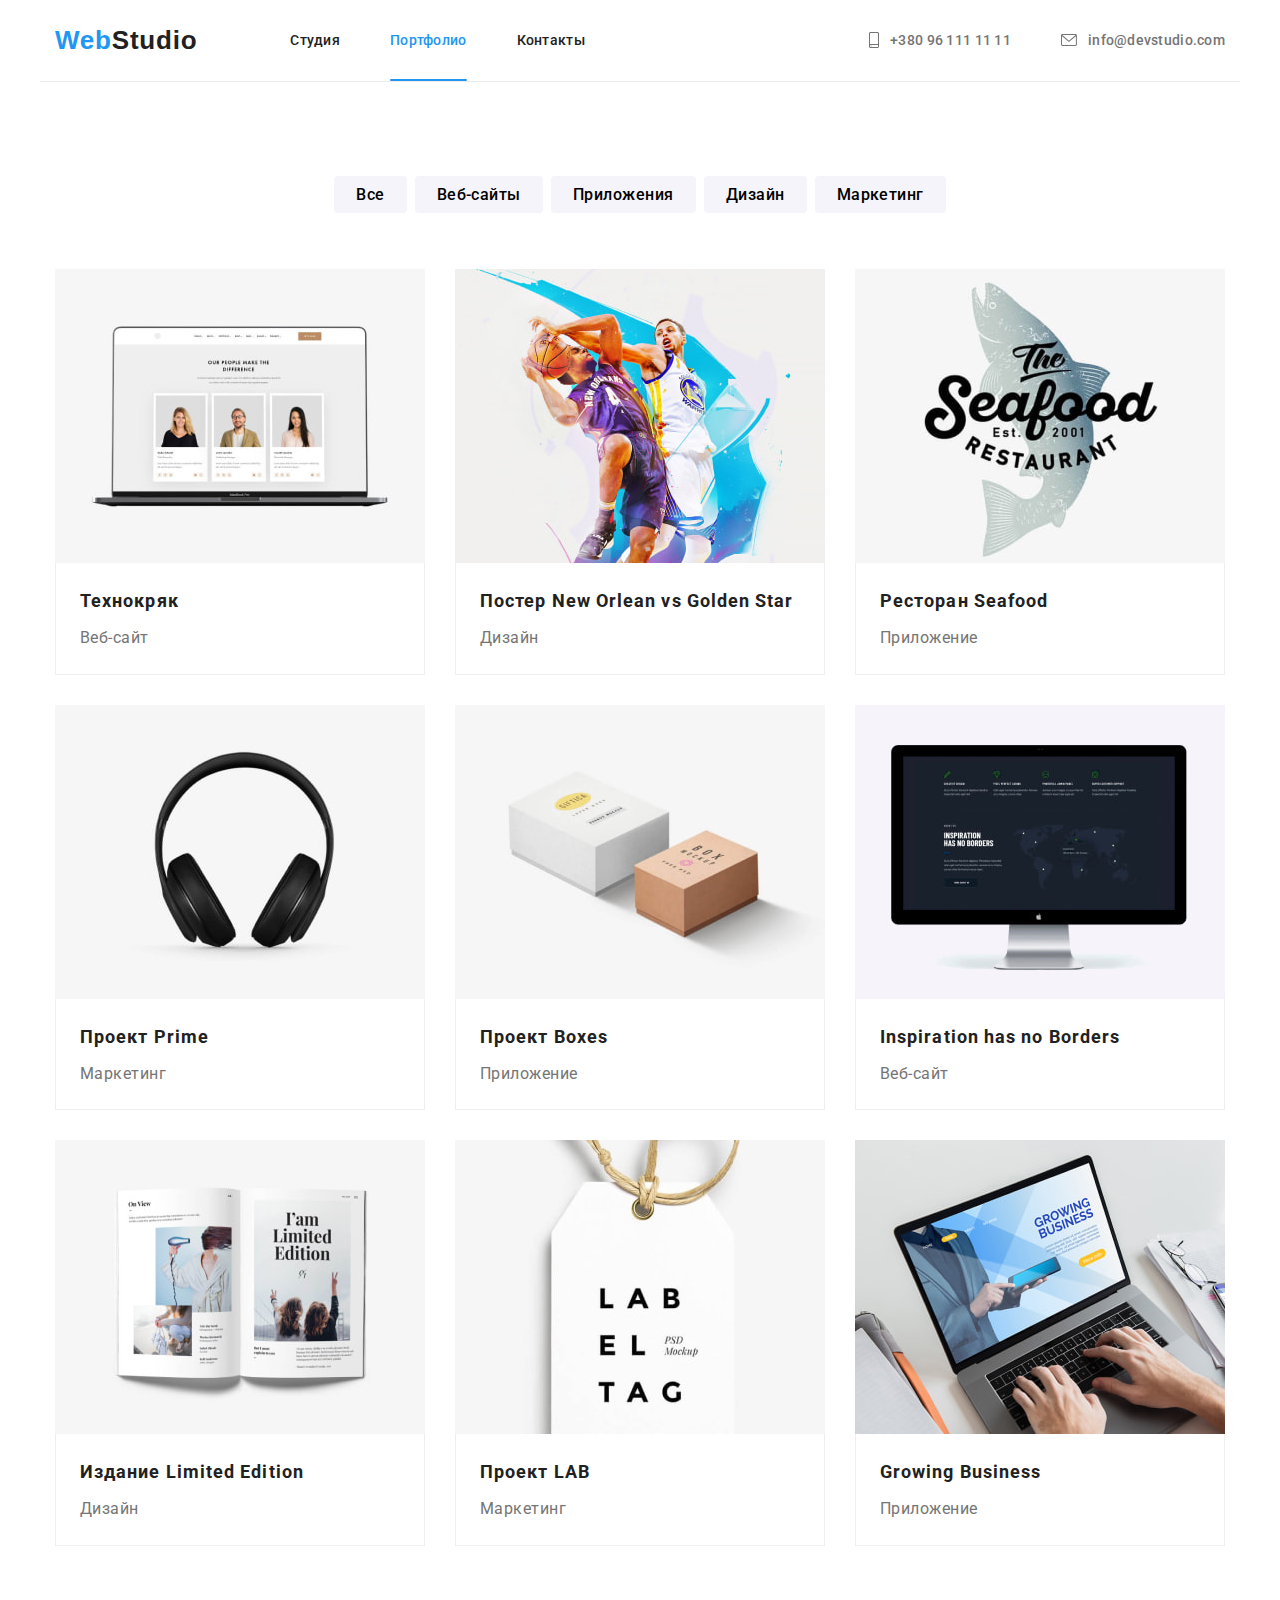
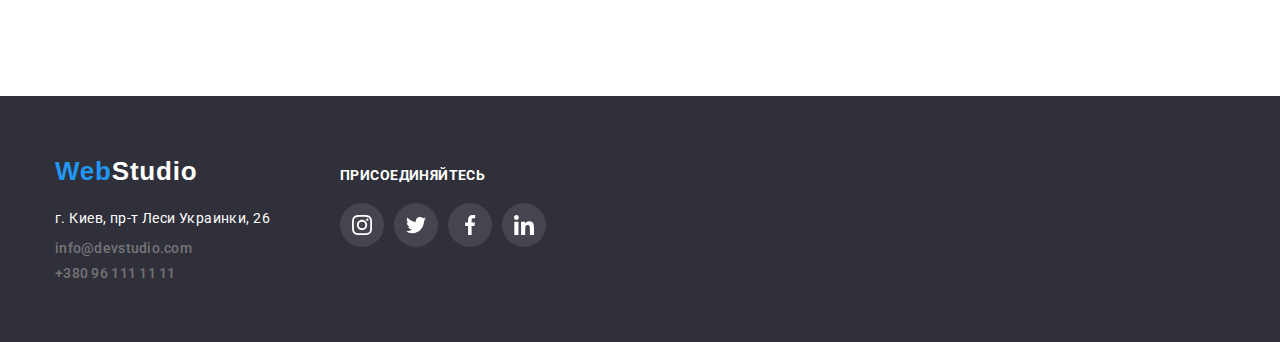
==== commit d5b8dfd9: "mentor's remarks" ====
--- a/portfolio.html
+++ b/portfolio.html
@@ -79,7 +79,7 @@
           </ul>
           <ul class="works cards">
             <li class="works card item">
-              <a class="link works-card-link" href="">
+              <a class="works-card-link" href="">
                 <div class="work-card-thumb">
                   <img
                     class="works-card-image"
@@ -103,7 +103,7 @@
               >
             </li>
             <li class="works card item">
-              <a class="link works-card-link" href="">
+              <a class="works-card-link" href="">
                 <div class="work-card-thumb">
                   <img
                     class="works-card-image"
@@ -127,7 +127,7 @@
               >
             </li>
             <li class="works card item">
-              <a class="link works-card-link" href="">
+              <a class="works-card-link" href="">
                 <div class="work-card-thumb">
                   <img
                     class="works-card-image"
@@ -151,7 +151,7 @@
               >
             </li>
             <li class="works card item">
-              <a class="link works-card-link" rhef="">
+              <a class="works-card-link" rhef="">
                 <div class="work-card-thumb">
                   <img
                     class="works-card-image"
@@ -175,7 +175,7 @@
               >
             </li>
             <li class="works card item">
-              <a class="link works-card-link" href="">
+              <a class="works-card-link" href="">
                 <div class="work-card-thumb">
                   <img
                     class="works-card-image"
@@ -199,7 +199,7 @@
               >
             </li>
             <li class="works card item">
-              <a class="link works-card-link" href="">
+              <a class="works-card-link" href="">
                 <div class="work-card-thumb">
                   <img
                     class="works-card-image"
@@ -223,7 +223,7 @@
               >
             </li>
             <li class="works card item">
-              <a class="link works-card-link" href="">
+              <a class="works-card-link" href="">
                 <div class="work-card-thumb">
                   <img
                     class="works-card-image"
@@ -247,7 +247,7 @@
               >
             </li>
             <li class="works card item">
-              <a class="link works-card-link" href="">
+              <a class="works-card-link" href="">
                 <div class="work-card-thumb">
                   <img
                     class="works-card-image"
@@ -271,7 +271,7 @@
               >
             </li>
             <li class="works card item">
-              <a class="link works-card-link" href="">
+              <a class="works-card-link" href="">
                 <div class="work-card-thumb">
                   <img
                     class="works-card-image"
--- a/css/styles.css
+++ b/css/styles.css
@@ -8,7 +8,7 @@
   --works-border: #eeeeee;
   --header-border: #ececec;
   --transitime: 250ms;
-  --transifunction:cubic-bezier(0.4, 0, 0.2, 1);
+  --transifunction: cubic-bezier(0.4, 0, 0.2, 1);
 }
 
 /* border-box all over this hw*/
@@ -39,7 +39,7 @@
   text-align: center;
   letter-spacing: 0.03em;
 }
-.team.card.text{
+.team.card.text {
   font-size: 16px;
   line-height: 1.2;
   text-align: center;
@@ -89,13 +89,16 @@
   color: var(--button-txt);
 }
 .hero {
-  margin-left:auto;
+  margin-left: auto;
   margin-right: auto;
   max-width: 1600px;
   height: 600px;
-  background-image: 
-  linear-gradient(to right,rgba(47, 48, 58, 0.4),rgba(47, 48, 58, 0.4)),
-  url(../images/Imghero-2.jpg);
+  background-image: linear-gradient(
+      to right,
+      rgba(47, 48, 58, 0.4),
+      rgba(47, 48, 58, 0.4)
+    ),
+    url(../images/Imghero-2.jpg);
   background-repeat: no-repeat;
   background-position: center;
 }
@@ -261,9 +264,9 @@
 }
 
 .header.navigation.card {
-  /*hw5*/ 
-  display: block;
-/*   padding-top: 32px;
+  /*hw5*/
+  display: block;
+  /*   padding-top: 32px;
   padding-bottom:32px; */
   /*hw5*/
   margin-right: 50px;
@@ -441,7 +444,7 @@
 } */
 
 .contact-icon {
-  fill: currentColor;/* var(--ordinary-text); */
+  fill: currentColor; /* var(--ordinary-text); */
   margin-right: 11px;
 }
 /* .socials.list {
@@ -452,33 +455,33 @@
 .socials-item:not(:last-child) {
   margin-right: 10px;
 } */
-.team-socials-list{
-  display: flex;
-  justify-content: center;
-  align-items: center;
-}
-.team-socials-item:not(:last-child){
+.team-socials-list {
+  display: flex;
+  justify-content: center;
+  align-items: center;
+}
+.team-socials-item:not(:last-child) {
   margin-right: 10px;
 }
-.team-socials-link{
+.team-socials-link {
   display: flex;
   align-items: center;
   justify-content: center;
 
   width: 44px;
   height: 44px;
-  
-  color:var(--ordinary-text);
+
+  color: var(--ordinary-text);
   background-color: var(--button-txt);
   border-radius: 50%;
 }
-.team-socials-icon{
-  fill:currentColor;
+.team-socials-icon {
+  fill: currentColor;
 }
 .team-socials-link:hover,
-.team-socials-link:focus{
+.team-socials-link:focus {
   background-color: var(--active-color);
-  color:var(--button-txt);
+  color: var(--button-txt);
 }
 /* .socials-link {
   display: flex;
@@ -501,7 +504,7 @@
 }
 .socials-link:hover .socials-icon,
 .socials-link:focus .socials-icon {
-  fill: currentColor /* var(--button-txt) *//*;
+  fill: currentColor /* var(--button-txt) */ /*;
 } */
 .clients.title {
   margin-bottom: 50px;
@@ -523,7 +526,7 @@
   width: 170px;
   height: 92px;
 
-  color:var(--ordinary-text);
+  color: var(--ordinary-text);
   border: 1px solid var(--ordinary-text);
   border-radius: 4px;
 }
@@ -531,7 +534,7 @@
 .clients-link:hover,
 .clients-lind:focus {
   border-color: var(--active-color);
-  color:var(--active-color);
+  color: var(--active-color);
 }
 
 .clients-icon {
@@ -553,7 +556,7 @@
 .strength-div-block {
   display: flex;
   height: 120px;
-  margin-bottom:30px;
+  margin-bottom: 30px;
   align-items: center;
   justify-content: center;
   border-radius: 4px;
@@ -568,7 +571,6 @@
   margin-right: 70px;
 }
 .footer-social-title {
-
   margin-bottom: 20px;
   font-weight: 700;
   font-size: 14px;
@@ -608,56 +610,57 @@
 .footer-socials-link:focus .footer-socials-icon {
   fill: var(--button-txt);
 }
-.footer-socials-link{
+.footer-socials-link {
   display: flex;
   align-items: center;
   justify-content: center;
 
   width: 44px;
   height: 44px;
-  
-  color:var(--button-txt);
+
+  color: var(--button-txt);
   background-color: rgba(255, 255, 255, 0.1);
   border-radius: 50%;
 }
-.footer-socials-icon{
-  fill:currentColor;
+.footer-socials-icon {
+  fill: currentColor;
 }
 .footer-socials-link:hover,
-.footer-socials-link:focus{
+.footer-socials-link:focus {
   background-color: var(--active-color);
-  color:var(--button-txt);
-}
-.link.works-card-link{
-  display: block;
-}
-.link.works-card-link:hover,
-.link.works-card-link:focus {
+  color: var(--button-txt);
+}
+.works-card-link {
+  display: block;
+  text-decoration: none;
+}
+.works-card-link:hover,
+.works-card-link:focus {
   box-shadow: 0px 1px 1px rgba(0, 0, 0, 0.12), 0px 4px 4px rgba(0, 0, 0, 0.06),
     1px 4px 6px rgba(0, 0, 0, 0.16);
 }
 /* домашнее задание 5*/
-.nav-link{
-  padding-top:32px;
-  padding-bottom:32px;
-}
-
-.header.navigation.card > .link.current{
+.nav-link {
+  padding-top: 32px;
+  padding-bottom: 32px;
+}
+
+.header.navigation.card > .link.current {
   position: relative;
 }
-.header.navigation.card > .link.current::after{
-  position:absolute;
-  bottom:0;
-  left:0;
-
-  content: '';
-  display:block;
-  width:100%;
-  height:2px;
-  background-color:var(--active-color);
-  border-radius:2px;
-}
-.contact-link{
+.header.navigation.card > .link.current::after {
+  position: absolute;
+  bottom: 0;
+  left: 0;
+
+  content: "";
+  display: block;
+  width: 100%;
+  height: 2px;
+  background-color: var(--active-color);
+  border-radius: 2px;
+}
+.contact-link {
   display: flex;
   align-items: center;
   justify-content: center;
@@ -668,92 +671,88 @@
   font-size: 14px;
   line-height: 1.2;
   letter-spacing: 0.02em;
-  color:var(--ordinary-text);
-  
-  
+  color: var(--ordinary-text);
 }
 
 .contact-link:hover,
 .contact-link:focus {
-  color:var(--active-color);
-}
-
-.we-do .card{
+  color: var(--active-color);
+}
+
+.we-do .card {
   position: relative;
 }
 
-.we-do.card::before{
-  position:absolute;
-  bottom:0;
-  left:0;
-  content:"";
-  width:100%;
-  display:block;
-  height:70px;
-  margin:0;
-  background-color:rgba(47, 48, 58, 0.8);
+.we-do.card::before {
+  position: absolute;
+  bottom: 0;
+  left: 0;
+  content: "";
+  width: 100%;
+  display: block;
+  height: 70px;
+  margin: 0;
+  background-color: rgba(47, 48, 58, 0.8);
 }
 /* .we-do.card {
   display: flex;
   align-items:center;
   justify-content:center;
 } */
-.we-do-card-text{
-position:absolute; 
-width: 100%;
-padding-top:27px;
-padding-bottom:27px;
-bottom:0;
-left:0;
-display:block;
-font-family: 'Roboto';
-font-style: normal;
-font-weight: 700;
-font-size: 14px;
-line-height: 16px;
-text-align: center;
-letter-spacing: 0.03em;
-text-transform: uppercase;
-color:var(--button-txt);
-}
-.work-card-thumb{
-  position:relative;
-  overflow: hidden;
-}
-.work-card-overlay{
+.we-do-card-text {
   position: absolute;
   width: 100%;
-  height:100%;
-  background-color:rgba(33, 150, 243, 0.9);
-  
-  top:0;
-  left:0;
-  
+  padding-top: 27px;
+  padding-bottom: 27px;
+  bottom: 0;
+  left: 0;
+  display: block;
+  font-family: "Roboto";
+  font-style: normal;
+  font-weight: 700;
+  font-size: 14px;
+  line-height: 16px;
+  text-align: center;
+  letter-spacing: 0.03em;
+  text-transform: uppercase;
+  color: var(--button-txt);
+}
+.work-card-thumb {
+  position: relative;
+  overflow: hidden;
+}
+.work-card-overlay {
+  position: absolute;
+  width: 100%;
+  height: 100%;
+  background-color: rgba(33, 150, 243, 0.9);
+
+  top: 0;
+  left: 0;
+
   transform: translateY(100%);
-  transition: transform var(--transitime) var(--transifunction)
-
-}
-.word-card-overlay-text{
-  display:block;
-  padding-left:24px;
-  padding-top:63px;
-  padding-right:24px;
-  padding-bottom:63px;
-  
+  transition: transform var(--transitime) var(--transifunction);
+}
+.word-card-overlay-text {
+  display: block;
+  padding-left: 24px;
+  padding-top: 63px;
+  padding-right: 24px;
+  padding-bottom: 63px;
+
   font-size: 18px;
   line-height: 1.56;
   letter-spacing: 0.03em;
-  color:var(--button-txt);
+  color: var(--button-txt);
 }
 .work-card-thumb:hover,
 .works-card-link:hover .work-card-overlay,
 .work-card-thumb:focus,
-.works-card-link:focus .work-card-overlay
-{
+.works-card-link:focus .work-card-overlay {
   transform: translateY(0);
 }
 
-.footer-contact-link{
+.footer-contact-link {
   display: flex;
   align-items: center;
   /* justify-content: center; */
@@ -764,51 +763,51 @@
   font-size: 14px;
   line-height: 1.2;
   letter-spacing: 0.02em;
-  color:var(--ordinary-text);
-  
-  
+  color: var(--ordinary-text);
 }
 
 .footer-contact-link:hover,
 .footer-contact-link:focus {
-  color:var(--active-color);
+  color: var(--active-color);
 }
 /* modal window*/
-.modal-backdrop{
-  position:fixed;
-  top:0;
-  left:0;
+.modal-backdrop {
+  position: fixed;
+  top: 0;
+  left: 0;
   width: 100%;
   height: 100%;
   background-color: rgba(0, 0, 0, 0.2);
   transition: transform var(--transitime) var(--transifunction),
-  opacity var(--transitime) var(--transifunction);
-}
-.modal-backdrop.is-hidden{
-  opacity:0;
+    opacity var(--transitime) var(--transifunction);
+}
+.modal-backdrop.is-hidden {
+  opacity: 0;
   pointer-events: none;
 }
 .modal-backdrop.is-hidden .modal-view {
   opacity: 0;
+  visibility: hidden;
   transform: translate(-50%, -50%) scale(1.5);
 }
-.modal-view{
-  position:absolute;
-  top:50%;
-  left:50%;
-  transform:translate(-50%,-50%);
+.modal-view {
+  position: absolute;
+  top: 50%;
+  left: 50%;
+  transform: translate(-50%, -50%);
 
   width: 528px;
   height: 581px;
 
-  background-color:var(--button-txt);
+  background-color: var(--button-txt);
   opacity: 1;
   transform: translate(-50%, -50%) scale(1);
 
   transition: transform var(--transitime) var(--transifunction),
-  opacity var(--transitime) var(--transifunction);
-}
-.modal-view-close{
+    opacity var(--transitime) var(--transifunction),
+    visibility var(--transitime) var(--transifunction);
+}
+.modal-view-close {
   position: absolute;
   top: 8px;
   right: 8px;
@@ -821,12 +820,11 @@
   width: 30px;
   height: 30px;
 
-  color:var(--text-color);
+  color: var(--text-color);
   background-color: var(--button-txt);
   border: 1px solid rgba(0, 0, 0, 0.1);
   border-radius: 50%;
   cursor: pointer;
-
 }
 /* animation*/
 
@@ -834,30 +832,35 @@
 .header.contacts.card > .link, */
 .link {
   transition: color var(--transitime) var(--transifunction),
-  --color1 var(--transitime) var(--transifunction),
-  fill var(--transitime) var(--transifunction);
-}
-.contact-link{
+    --color1 var(--transitime) var(--transifunction)
+      /* ,
+  fill var(--transitime) var(--transifunction) */;
+}
+.contact-link {
   transition: color var(--transitime) var(--transifunction);
 }
-.btn{
+.btn {
   transition: color var(--transitime) var(--transifunction),
-  background-color var(--transitime) var(--transifunction),
-  box-shadow var(--transitime) var(--transifunction);
-}
-
-.team-socials-link{
+    background-color var(--transitime) var(--transifunction),
+    box-shadow var(--transitime) var(--transifunction);
+}
+
+.team-socials-link {
   transition: background-color var(--transitime) var(--transifunction),
-  color var(--transitime) var(--transifunction);
-}
-.footer-socials-link{
-  transition: background-color var(--transitime) var(--transifunction),
-  color var(--transitime) var(--transifunction);
+    color var(--transitime) var(--transifunction);
+}
+.footer-socials-link {
+  transition: background-color var(--transitime) var(--transifunction)
+    /* ,
+  color var(--transitime) var(--transifunction) */;
 }
 .clients-link {
   transition: border-color var(--transitime) var(--transifunction),
-  color var(--transitime) var(--transifunction);
-}
-.footer-contact-link{
+    color var(--transitime) var(--transifunction);
+}
+.footer-contact-link {
   transition: color var(--transitime) var(--transifunction);
 }
+.works-card-link {
+  transition: box-shadow var(--transitime) var(--transifunction);
+}
